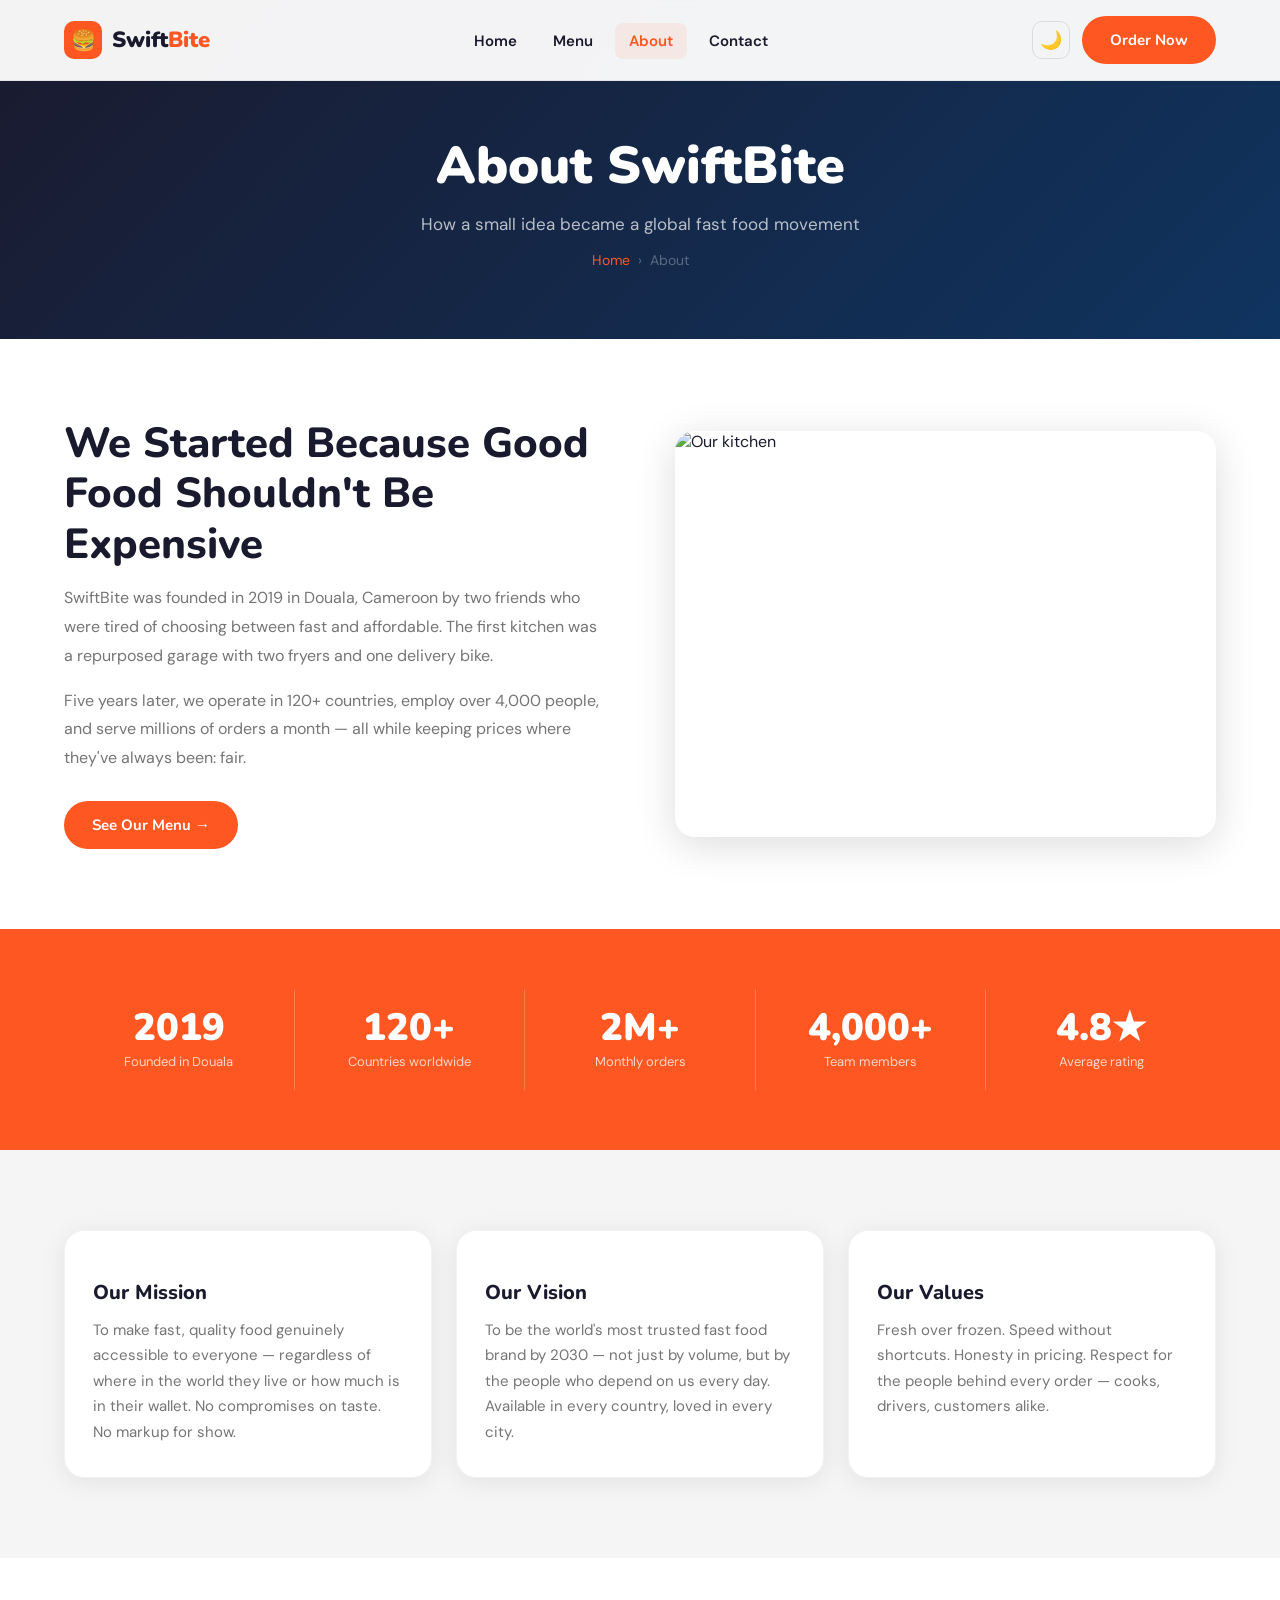
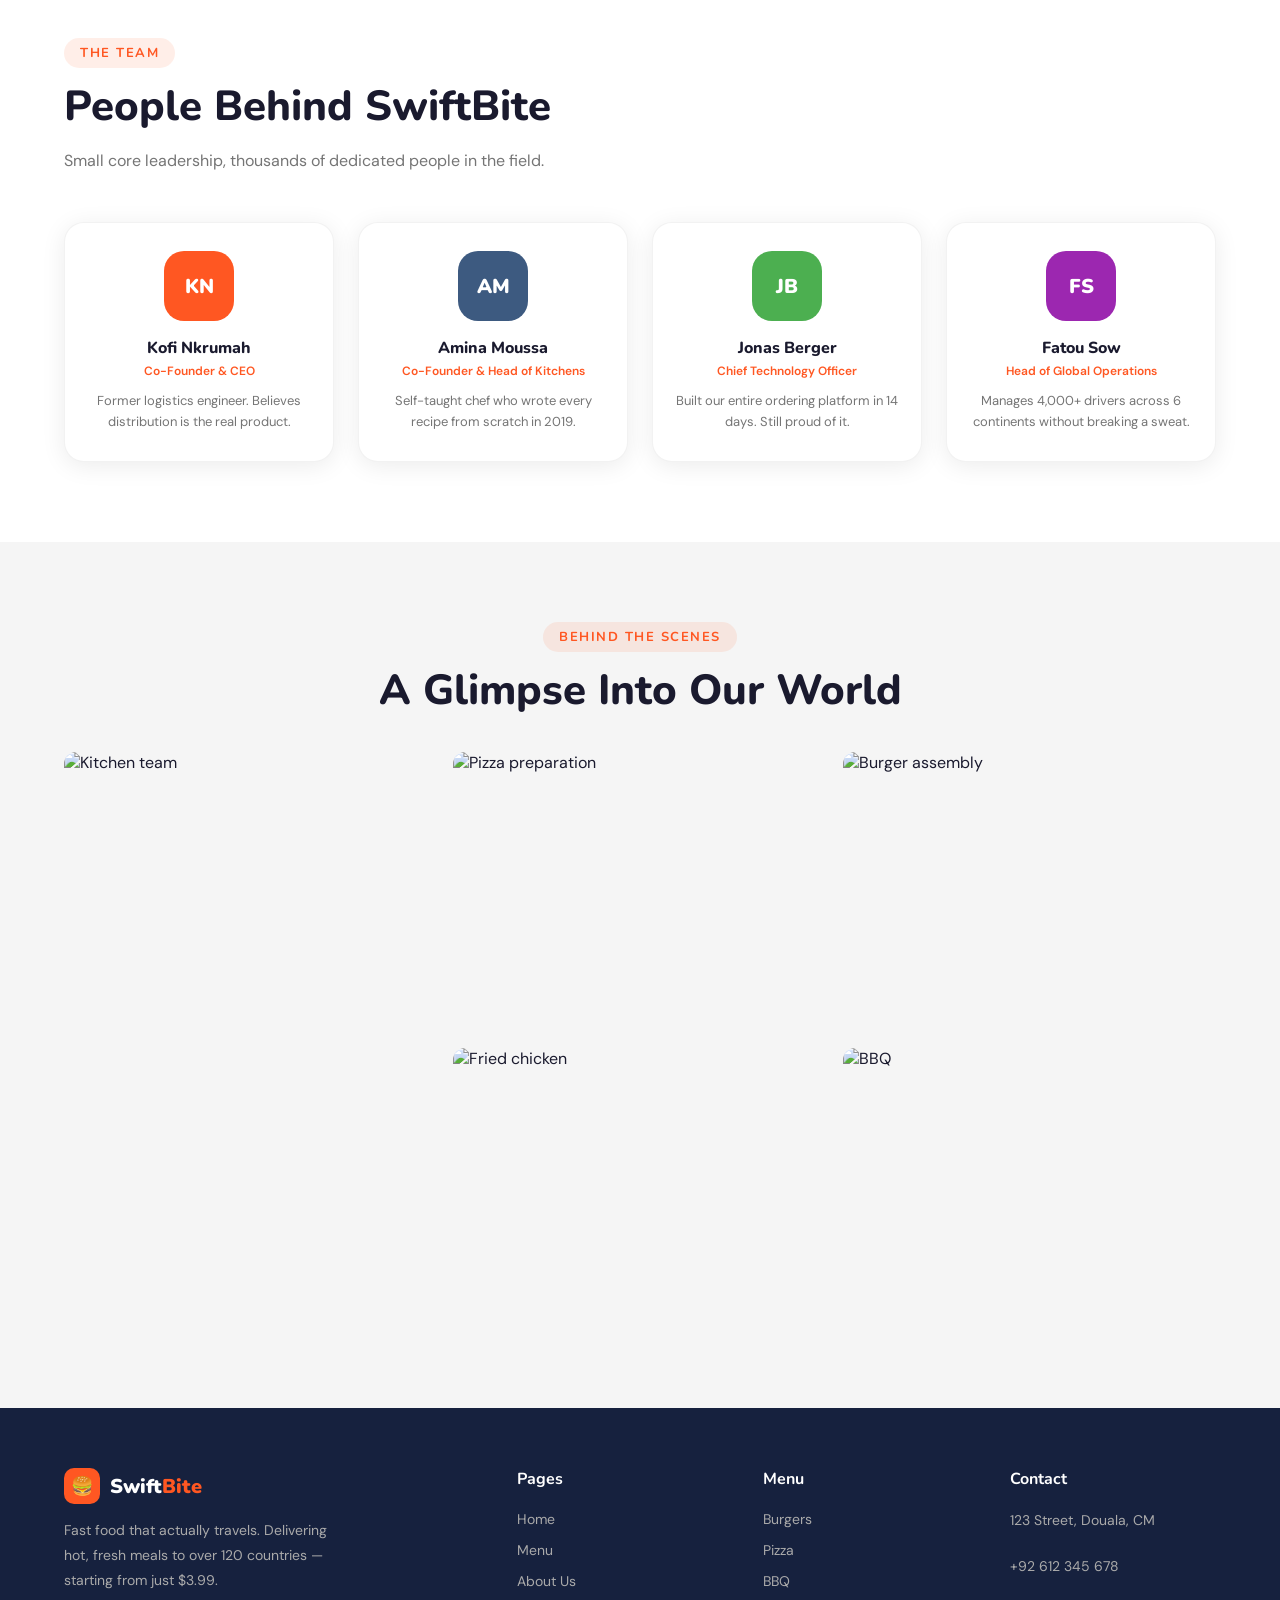
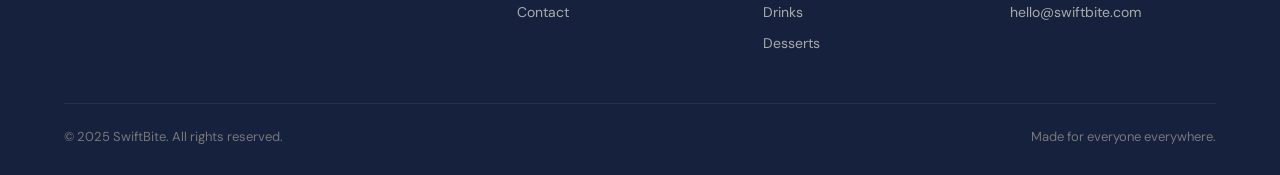
==== about.html @ 77649278 "SwiftBite-Fast Food Delivered Worldwide" ====
<!DOCTYPE html>
<html lang="en">
<head>
  <meta charset="UTF-8" />
  <meta name="viewport" content="width=device-width, initial-scale=1.0" />
  <title>About Us – SwiftBite</title>
  <link rel="stylesheet" href="css/main.css" />
  <link rel="stylesheet" href="css/about.css" />
</head>
<body>

<!-- NAVBAR -->
<nav class="navbar">
  <div class="navbar-inner">
    <a href="index.html" class="nav-logo">
      <div class="logo-icon">🍔</div>
      <span class="logo-text">Swift<span>Bite</span></span>
    </a>
    <ul class="nav-links">
      <li><a href="index.html">Home</a></li>
      <li><a href="menu.html">Menu</a></li>
      <li><a href="about.html" class="active">About</a></li>
      <li><a href="contact.html">Contact</a></li>
    </ul>
    <div class="nav-actions">
      <button class="dark-toggle" title="Toggle dark mode">🌙</button>
      <a href="menu.html" class="btn btn-primary">Order Now</a>
    </div>
    <button class="hamburger" aria-label="Open menu">
      <span></span><span></span><span></span>
    </button>
  </div>
</nav>


<div class="mobile-nav">
  <button class="close-btn">✕</button>
  <a href="index.html">Home</a>
  <a href="menu.html">Menu</a>
  <a href="about.html">About</a>
  <a href="contact.html">Contact</a>
</div>


<div class="page-header">
  <h1>About SwiftBite</h1>
  <p>How a small idea became a global fast food movement</p>
  <div class="breadcrumb">
    <a href="index.html">Home</a>
    <span>›</span>
    <span>About</span>
  </div>
</div>


<section class="section">
  <div class="container">
    <div class="about-intro fade-in">
      <div class="about-intro-text">
        
        <h2 class="section-title">We Started Because Good Food Shouldn't Be Expensive</h2>
        <p>SwiftBite was founded in 2019 in Douala, Cameroon by two friends who were tired of choosing between fast and affordable. The first kitchen was a repurposed garage with two fryers and one delivery bike.</p>
        <p style="margin-top:16px">Five years later, we operate in 120+ countries, employ over 4,000 people, and serve millions of orders a month — all while keeping prices where they've always been: fair.</p>
        <a href="menu.html" class="btn btn-primary" style="margin-top:28px">See Our Menu →</a>
      </div>
      <div class="about-intro-img fade-in" data-delay="150">
        <img src="https://images.unsplash.com/photo-1590846406792-0adc7f938f1d?w=600&q=80" alt="Our kitchen" />
      </div>
    </div>
  </div>
</section>

<!-- STATS -->
<section class="section-stats">
  <div class="container">
    <div class="stats-grid">
      <div class="stat-card fade-in" data-delay="0">
        <strong>2019</strong>
        <span>Founded in Douala</span>
      </div>
      <div class="stat-card fade-in" data-delay="100">
        <strong>120+</strong>
        <span>Countries worldwide</span>
      </div>
      <div class="stat-card fade-in" data-delay="200">
        <strong>2M+</strong>
        <span>Monthly orders</span>
      </div>
      <div class="stat-card fade-in" data-delay="300">
        <strong>4,000+</strong>
        <span>Team members</span>
      </div>
      <div class="stat-card fade-in" data-delay="400">
        <strong>4.8★</strong>
        <span>Average rating</span>
      </div>
    </div>
  </div>
</section>

<!-- MISSION & VISION -->
<section class="section" style="background:var(--gray-light)">
  <div class="container">
    <div class="mv-grid">
      <div class="mv-card fade-in">
        <div class="mv-icon"></div>
        <h3>Our Mission</h3>
        <p>To make fast, quality food genuinely accessible to everyone — regardless of where in the world they live or how much is in their wallet. No compromises on taste. No markup for show.</p>
      </div>
      <div class="mv-card fade-in" data-delay="120">
        <div class="mv-icon"></div>
        <h3>Our Vision</h3>
        <p>To be the world's most trusted fast food brand by 2030 — not just by volume, but by the people who depend on us every day. Available in every country, loved in every city.</p>
      </div>
      <div class="mv-card fade-in" data-delay="240">
        <div class="mv-icon"></div>
        <h3>Our Values</h3>
        <p>Fresh over frozen. Speed without shortcuts. Honesty in pricing. Respect for the people behind every order — cooks, drivers, customers alike.</p>
      </div>
    </div>
  </div>
</section>

<!-- TEAM -->
<section class="section">
  <div class="container">
    <div class="section-head fade-in">
      <div class="section-label">The Team</div>
      <h2 class="section-title">People Behind SwiftBite</h2>
      <p class="section-subtitle">Small core leadership, thousands of dedicated people in the field.</p>
    </div>
    <div class="team-grid">
      <div class="team-card fade-in" data-delay="0">
        <div class="team-avatar" style="background: #FF5722">KN</div>
        <h4>Kofi Nkrumah</h4>
        <span>Co-Founder & CEO</span>
        <p>Former logistics engineer. Believes distribution is the real product.</p>
      </div>
      <div class="team-card fade-in" data-delay="100">
        <div class="team-avatar" style="background: #3d5a80">AM</div>
        <h4>Amina Moussa</h4>
        <span>Co-Founder & Head of Kitchens</span>
        <p>Self-taught chef who wrote every recipe from scratch in 2019.</p>
      </div>
      <div class="team-card fade-in" data-delay="200">
        <div class="team-avatar" style="background: #4caf50">JB</div>
        <h4>Jonas Berger</h4>
        <span>Chief Technology Officer</span>
        <p>Built our entire ordering platform in 14 days. Still proud of it.</p>
      </div>
      <div class="team-card fade-in" data-delay="300">
        <div class="team-avatar" style="background: #9c27b0">FS</div>
        <h4>Fatou Sow</h4>
        <span>Head of Global Operations</span>
        <p>Manages 4,000+ drivers across 6 continents without breaking a sweat.</p>
      </div>
    </div>
  </div>
</section>


<section class="section gallery-section" style="background:var(--gray-light)">
  <div class="container">
    <div class="section-head fade-in" style="text-align:center; margin-bottom:36px">
      <div class="section-label">Behind The Scenes</div>
      <h2 class="section-title">A Glimpse Into Our World</h2>
    </div>
    <div class="gallery-grid fade-in">
      <div class="gallery-item tall">
        <img src="https://images.unsplash.com/photo-1466978913421-dad2ebd01d17?w=600&q=80" alt="Kitchen team" />
      </div>
      <div class="gallery-item">
        <img src="https://images.unsplash.com/photo-1565299624946-b28f40a0ae38?w=400&q=80" alt="Pizza preparation" />
      </div>
      <div class="gallery-item">
        <img src="https://images.unsplash.com/photo-1568901346375-23c9450c58cd?w=400&q=80" alt="Burger assembly" />
      </div>
      <div class="gallery-item">
        <img src="https://images.unsplash.com/photo-1561758033-d89a9ad46330?w=400&q=80" alt="Fried chicken" />
      </div>
      <div class="gallery-item">
        <img src="https://images.unsplash.com/photo-1572802419224-296b0aeee0d9?w=400&q=80" alt="BBQ" />
      </div>
    </div>
  </div>
</section>

<!-- FOOTER -->
<footer>
  <div class="container">
    <div class="footer-grid">
      <div class="footer-brand">
        <div class="footer-logo">
          <div class="logo-icon">🍔</div>
          <span class="logo-text">Swift<span>Bite</span></span>
        </div>
        <p>Fast food that actually travels. Delivering hot, fresh meals to over 120 countries — starting from just $3.99.</p>
       
      </div>
      <div class="footer-col">
        <h4>Pages</h4>
        <ul>
          <li><a href="index.html">Home</a></li>
          <li><a href="menu.html">Menu</a></li>
          <li><a href="about.html">About Us</a></li>
          <li><a href="contact.html">Contact</a></li>
        </ul>
      </div>
      <div class="footer-col">
        <h4>Menu</h4>
        <ul>
          <li><a href="menu.html">Burgers</a></li>
          <li><a href="menu.html">Pizza</a></li>
          <li><a href="menu.html">BBQ</a></li>
          <li><a href="menu.html">Drinks</a></li>
          <li><a href="menu.html">Desserts</a></li>
        </ul>
      </div>
      <div class="footer-col">
        <h4>Contact</h4>
        <p> 123 Street, Douala, CM</p><br/>
        <p>+92 612 345 678</p><br/>
        <p>hello@swiftbite.com</p>
      </div>
    </div>
    <div class="footer-bottom">
      <p>© 2025 SwiftBite. All rights reserved.</p>
      <p>Made  for everyone everywhere.</p>
    </div>
  </div>
</footer>

<button class="back-to-top" id="backToTop" title="Back to top">↑</button>

<script src="js/main.js"></script>
</body>
</html>
---- css/main.css ----
@import url('https://fonts.googleapis.com/css2?family=Nunito:wght@400;600;700;800;900&family=DM+Sans:wght@300;400;500;600&display=swap');

:root {
  --orange: #FF5722;
  --orange-dark: #E64A19;
  --orange-light: #FF7043;
  --yellow: #FFC107;
  --dark: #1A1A2E;
  --dark-2: #16213E;
  --dark-3: #0F3460;
  --white: #FFFFFF;
  --gray-light: #F5F5F5;
  --gray-mid: #9E9E9E;
  --gray-dark: #424242;
  --text-main: #1A1A2E;
  --text-muted: #757575;
  --radius: 12px;
  --radius-lg: 20px;
  --shadow: 0 4px 24px rgba(0,0,0,0.08);
  --shadow-lg: 0 8px 40px rgba(0,0,0,0.14);
  --transition: all 0.3s ease;
}

/* Dark mode */
body.dark-mode {
  --white: #1A1A2E;
  --gray-light: #16213E;
  --gray-dark: #e0e0e0;
  --text-main: #F5F5F5;
  --text-muted: #B0B0B0;
  --dark: #F5F5F5;
  --shadow: 0 4px 24px rgba(0,0,0,0.4);
  --shadow-lg: 0 8px 40px rgba(0,0,0,0.5);
}

body.dark-mode .navbar {
  background: #0d0d1a;
  border-bottom: 1px solid rgba(255,255,255,0.08);
}

body.dark-mode .food-card,
body.dark-mode .testimonial-card,
body.dark-mode .feature-card,
body.dark-mode .stat-card,
body.dark-mode .team-card,
body.dark-mode .contact-info-box,
body.dark-mode .contact-form-box {
  background: #16213E;
  border-color: rgba(255,255,255,0.07);
}

body.dark-mode .menu-search input,
body.dark-mode .form-group input,
body.dark-mode .form-group textarea,
body.dark-mode .form-group select {
  background: #0d0d1a;
  border-color: rgba(255,255,255,0.12);
  color: #F5F5F5;
}

body.dark-mode .section-why {
  background: #16213E;
}

body.dark-mode footer {
  background: #0d0d1a;
}

* {
  margin: 0;
  padding: 0;
  box-sizing: border-box;
}

html {
  scroll-behavior: smooth;
}

body {
  font-family: 'DM Sans', sans-serif;
  background: var(--white);
  color: var(--text-main);
  transition: background 0.3s, color 0.3s;
  overflow-x: hidden;
}

h1, h2, h3, h4 {
  font-family: 'Nunito', sans-serif;
}

a {
  text-decoration: none;
  color: inherit;
}

img {
  max-width: 100%;
  display: block;
}

.container {
  max-width: 1200px;
  margin: 0 auto;
  padding: 0 24px;
}

.section {
  padding: 80px 0;
}

.section-label {
  display: inline-block;
  background: rgba(255, 87, 34, 0.1);
  color: var(--orange);
  font-family: 'Nunito', sans-serif;
  font-weight: 700;
  font-size: 13px;
  letter-spacing: 1.5px;
  text-transform: uppercase;
  padding: 6px 16px;
  border-radius: 100px;
  margin-bottom: 14px;
}

.section-title {
  font-size: clamp(28px, 4vw, 42px);
  font-weight: 800;
  line-height: 1.2;
  color: var(--text-main);
  margin-bottom: 14px;
}

.section-subtitle {
  font-size: 16px;
  color: var(--text-muted);
  max-width: 540px;
  line-height: 1.7;
}

.btn {
  display: inline-flex;
  align-items: center;
  gap: 8px;
  padding: 14px 28px;
  border-radius: 100px;
  font-family: 'Nunito', sans-serif;
  font-weight: 700;
  font-size: 15px;
  cursor: pointer;
  transition: var(--transition);
  border: none;
  outline: none;
}

.btn-primary {
  background: var(--orange);
  color: #fff;
}

.btn-primary:hover {
  background: var(--orange-dark);
  transform: translateY(-2px);
  box-shadow: 0 8px 24px rgba(255, 87, 34, 0.35);
}

.btn-outline {
  background: transparent;
  color: var(--orange);
  border: 2px solid var(--orange);
}

.btn-outline:hover {
  background: var(--orange);
  color: #fff;
  transform: translateY(-2px);
}

/* ========================
   NAVBAR
======================== */
.navbar {
  position: fixed;
  top: 0;
  left: 0;
  right: 0;
  z-index: 1000;
  background: rgba(255,255,255,0.95);
  backdrop-filter: blur(12px);
  -webkit-backdrop-filter: blur(12px);
  border-bottom: 1px solid rgba(0,0,0,0.06);
  transition: var(--transition);
}

.navbar-inner {
  display: flex;
  align-items: center;
  justify-content: space-between;
  padding: 16px 24px;
  max-width: 1200px;
  margin: 0 auto;
}

.nav-logo {
  display: flex;
  align-items: center;
  gap: 10px;
}

.nav-logo .logo-icon {
  width: 38px;
  height: 38px;
  background: var(--orange);
  border-radius: 10px;
  display: flex;
  align-items: center;
  justify-content: center;
  font-size: 20px;
}

.nav-logo .logo-text {
  font-family: 'Nunito', sans-serif;
  font-weight: 900;
  font-size: 22px;
  color: var(--text-main);
}

.nav-logo .logo-text span {
  color: var(--orange);
}

.nav-links {
  display: flex;
  align-items: center;
  gap: 8px;
  list-style: none;
}

.nav-links a {
  font-weight: 600;
  font-size: 15px;
  color: var(--text-main);
  padding: 8px 14px;
  border-radius: 8px;
  transition: var(--transition);
}

.nav-links a:hover,
.nav-links a.active {
  color: var(--orange);
  background: rgba(255, 87, 34, 0.08);
}

.nav-actions {
  display: flex;
  align-items: center;
  gap: 12px;
}

.dark-toggle {
  width: 38px;
  height: 38px;
  border-radius: 10px;
  border: 1.5px solid rgba(0,0,0,0.1);
  background: transparent;
  cursor: pointer;
  display: flex;
  align-items: center;
  justify-content: center;
  font-size: 18px;
  transition: var(--transition);
  color: var(--text-main);
}

.dark-mode .dark-toggle {
  border-color: rgba(255,255,255,0.15);
}

.dark-toggle:hover {
  background: rgba(255, 87, 34, 0.1);
  border-color: var(--orange);
}

.hamburger {
  display: none;
  flex-direction: column;
  gap: 5px;
  cursor: pointer;
  padding: 4px;
  background: none;
  border: none;
}

.hamburger span {
  display: block;
  width: 24px;
  height: 2px;
  background: var(--text-main);
  border-radius: 2px;
  transition: var(--transition);
}

/* ========================
   FOOTER
======================== */
footer {
  background: var(--dark-2);
  color: #ccc;
  padding: 60px 0 30px;
}

.footer-grid {
  display: grid;
  grid-template-columns: 2fr 1fr 1fr 1fr;
  gap: 40px;
  margin-bottom: 50px;
}

.footer-brand p {
  font-size: 14px;
  line-height: 1.8;
  margin-top: 14px;
  color: #aaa;
  max-width: 280px;
}

.footer-logo {
  display: flex;
  align-items: center;
  gap: 10px;
}

.footer-logo .logo-icon {
  width: 36px;
  height: 36px;
  background: var(--orange);
  border-radius: 10px;
  display: flex;
  align-items: center;
  justify-content: center;
  font-size: 18px;
}

.footer-logo .logo-text {
  font-family: 'Nunito', sans-serif;
  font-weight: 900;
  font-size: 20px;
  color: #fff;
}

.footer-logo .logo-text span {
  color: var(--orange);
}

.footer-col h4 {
  font-family: 'Nunito', sans-serif;
  font-weight: 700;
  font-size: 16px;
  color: #fff;
  margin-bottom: 18px;
}

.footer-col ul {
  list-style: none;
  display: flex;
  flex-direction: column;
  gap: 10px;
}

.footer-col ul li a {
  font-size: 14px;
  color: #aaa;
  transition: var(--transition);
}

.footer-col ul li a:hover {
  color: var(--orange);
  padding-left: 4px;
}

.footer-col p {
  font-size: 14px;
  color: #aaa;
  line-height: 1.8;
}

.social-links {
  display: flex;
  gap: 12px;
  margin-top: 20px;
}

.social-links a {
  width: 38px;
  height: 38px;
  border-radius: 10px;
  background: rgba(255,255,255,0.07);
  display: flex;
  align-items: center;
  justify-content: center;
  font-size: 16px;
  color: #ccc;
  transition: var(--transition);
}

.social-links a:hover {
  background: var(--orange);
  color: #fff;
  transform: translateY(-2px);
}

.footer-bottom {
  border-top: 1px solid rgba(255,255,255,0.07);
  padding-top: 24px;
  display: flex;
  align-items: center;
  justify-content: space-between;
  flex-wrap: wrap;
  gap: 12px;
}

.footer-bottom p {
  font-size: 13px;
  color: #777;
}

/* ========================
   BACK TO TOP
======================== */
.back-to-top {
  position: fixed;
  bottom: 32px;
  right: 32px;
  width: 46px;
  height: 46px;
  background: var(--orange);
  color: #fff;
  border: none;
  border-radius: 12px;
  font-size: 20px;
  cursor: pointer;
  display: flex;
  align-items: center;
  justify-content: center;
  opacity: 0;
  pointer-events: none;
  transition: var(--transition);
  box-shadow: 0 4px 16px rgba(255, 87, 34, 0.4);
  z-index: 999;
}

.back-to-top.visible {
  opacity: 1;
  pointer-events: all;
}

.back-to-top:hover {
  transform: translateY(-3px);
  box-shadow: 0 8px 24px rgba(255, 87, 34, 0.5);
}

/* ========================
   PAGE HEADER (inner pages)
======================== */
.page-header {
  background: linear-gradient(135deg, var(--dark) 0%, var(--dark-3) 100%);
  padding: 130px 0 70px;
  text-align: center;
  color: #fff;
}

.page-header h1 {
  font-size: clamp(32px, 5vw, 52px);
  font-weight: 900;
  margin-bottom: 12px;
}

.page-header p {
  font-size: 17px;
  color: rgba(255,255,255,0.7);
}

.breadcrumb {
  display: flex;
  align-items: center;
  justify-content: center;
  gap: 8px;
  margin-top: 16px;
  font-size: 14px;
  color: rgba(255,255,255,0.5);
}

.breadcrumb a {
  color: var(--orange);
}

.breadcrumb span {
  color: rgba(255,255,255,0.3);
}

/* ========================
   FADE IN ANIMATION
======================== */
.fade-in {
  opacity: 0;
  transform: translateY(30px);
  transition: opacity 0.6s ease, transform 0.6s ease;
}

.fade-in.visible {
  opacity: 1;
  transform: translateY(0);
}

/* ========================
   MOBILE NAV OVERLAY
======================== */
.mobile-nav {
  display: none;
  position: fixed;
  inset: 0;
  background: rgba(26,26,46,0.97);
  z-index: 999;
  flex-direction: column;
  align-items: center;
  justify-content: center;
  gap: 12px;
}

.mobile-nav.open {
  display: flex;
}

.mobile-nav a {
  font-family: 'Nunito', sans-serif;
  font-weight: 700;
  font-size: 26px;
  color: #fff;
  padding: 10px 24px;
  border-radius: 12px;
  transition: var(--transition);
}

.mobile-nav a:hover {
  color: var(--orange);
}

.mobile-nav .close-btn {
  position: absolute;
  top: 24px;
  right: 24px;
  font-size: 28px;
  color: #fff;
  background: none;
  border: none;
  cursor: pointer;
}

/* ========================
   RESPONSIVE
======================== */
@media (max-width: 768px) {
  .nav-links,
  .nav-actions .btn {
    display: none;
  }

  .hamburger {
    display: flex;
  }

  .footer-grid {
    grid-template-columns: 1fr 1fr;
    gap: 32px;
  }

  .section {
    padding: 60px 0;
  }

  .back-to-top {
    bottom: 20px;
    right: 20px;
  }
}

@media (max-width: 480px) {
  .footer-grid {
    grid-template-columns: 1fr;
  }

  .footer-bottom {
    flex-direction: column;
    text-align: center;
  }
}
---- css/about.css ----
.about-intro {
  display: grid;
  grid-template-columns: 1fr 1fr;
  gap: 70px;
  align-items: center;
}

.about-intro-text p {
  font-size: 16px;
  color: var(--text-muted);
  line-height: 1.8;
}

.about-intro-img {
  border-radius: var(--radius-lg);
  overflow: hidden;
  box-shadow: var(--shadow-lg);
  aspect-ratio: 4/3;
}

.about-intro-img img {
  width: 100%;
  height: 100%;
  object-fit: cover;
  transition: transform 0.5s ease;
}

.about-intro-img:hover img {
  transform: scale(1.04);
}

/* STATS */
.section-stats {
  background: var(--orange);
  padding: 60px 0;
}

.stats-grid {
  display: flex;
  gap: 0;
  justify-content: center;
  flex-wrap: wrap;
}

.stat-card {
  text-align: center;
  padding: 20px 48px;
  border-right: 1px solid rgba(255,255,255,0.2);
  flex: 1;
  min-width: 160px;
}

.stat-card:last-child {
  border-right: none;
}

.stat-card strong {
  display: block;
  font-family: 'Nunito', sans-serif;
  font-size: 38px;
  font-weight: 900;
  color: #fff;
  line-height: 1;
}

.stat-card span {
  font-size: 13px;
  color: rgba(255,255,255,0.75);
  margin-top: 6px;
  display: block;
}

/* MISSION & VISION */
.mv-grid {
  display: grid;
  grid-template-columns: repeat(3, 1fr);
  gap: 24px;
}

.mv-card {
  background: var(--white);
  border-radius: var(--radius-lg);
  padding: 32px 28px;
  border: 1.5px solid rgba(0,0,0,0.05);
  box-shadow: var(--shadow);
  transition: all 0.3s ease;
}

.mv-card:hover {
  border-color: var(--orange);
  transform: translateY(-4px);
  box-shadow: 0 8px 28px rgba(255,87,34,0.1);
}

.mv-icon {
  font-size: 36px;
  margin-bottom: 16px;
}

.mv-card h3 {
  font-size: 20px;
  font-weight: 800;
  color: var(--text-main);
  margin-bottom: 12px;
}

.mv-card p {
  font-size: 15px;
  color: var(--text-muted);
  line-height: 1.7;
}

/* TEAM */
.section-head {
  margin-bottom: 48px;
}

.team-grid {
  display: grid;
  grid-template-columns: repeat(4, 1fr);
  gap: 24px;
}

.team-card {
  background: var(--white);
  border-radius: var(--radius-lg);
  padding: 28px 20px;
  text-align: center;
  border: 1.5px solid rgba(0,0,0,0.05);
  box-shadow: var(--shadow);
  transition: all 0.3s ease;
}

.team-card:hover {
  transform: translateY(-5px);
  box-shadow: var(--shadow-lg);
}

.team-avatar {
  width: 70px;
  height: 70px;
  border-radius: 20px;
  display: flex;
  align-items: center;
  justify-content: center;
  font-family: 'Nunito', sans-serif;
  font-size: 20px;
  font-weight: 900;
  color: #fff;
  margin: 0 auto 16px;
}

.team-card h4 {
  font-size: 16px;
  font-weight: 800;
  color: var(--text-main);
  margin-bottom: 4px;
}

.team-card span {
  font-size: 12px;
  color: var(--orange);
  font-weight: 600;
  display: block;
  margin-bottom: 12px;
}

.team-card p {
  font-size: 13px;
  color: var(--text-muted);
  line-height: 1.6;
}

/* GALLERY */
.gallery-grid {
  display: grid;
  grid-template-columns: repeat(3, 1fr);
  grid-template-rows: auto auto;
  gap: 16px;
}

.gallery-item {
  border-radius: var(--radius);
  overflow: hidden;
  aspect-ratio: 4/3;
}

.gallery-item.tall {
  grid-row: span 2;
  aspect-ratio: auto;
}

.gallery-item img {
  width: 100%;
  height: 100%;
  object-fit: cover;
  transition: transform 0.4s ease;
}

.gallery-item:hover img {
  transform: scale(1.06);
}

/* RESPONSIVE */
@media (max-width: 900px) {
  .about-intro {
    grid-template-columns: 1fr;
    gap: 36px;
  }

  .mv-grid {
    grid-template-columns: 1fr;
  }

  .team-grid {
    grid-template-columns: repeat(2, 1fr);
  }

  .stats-grid {
    flex-wrap: wrap;
  }

  .stat-card {
    border-right: none;
    border-bottom: 1px solid rgba(255,255,255,0.2);
    min-width: 45%;
  }
}

@media (max-width: 600px) {
  .team-grid {
    grid-template-columns: 1fr;
  }

  .gallery-grid {
    grid-template-columns: 1fr 1fr;
  }

  .gallery-item.tall {
    grid-column: span 2;
    aspect-ratio: 16/9;
  }

  .stat-card {
    min-width: 100%;
  }
}
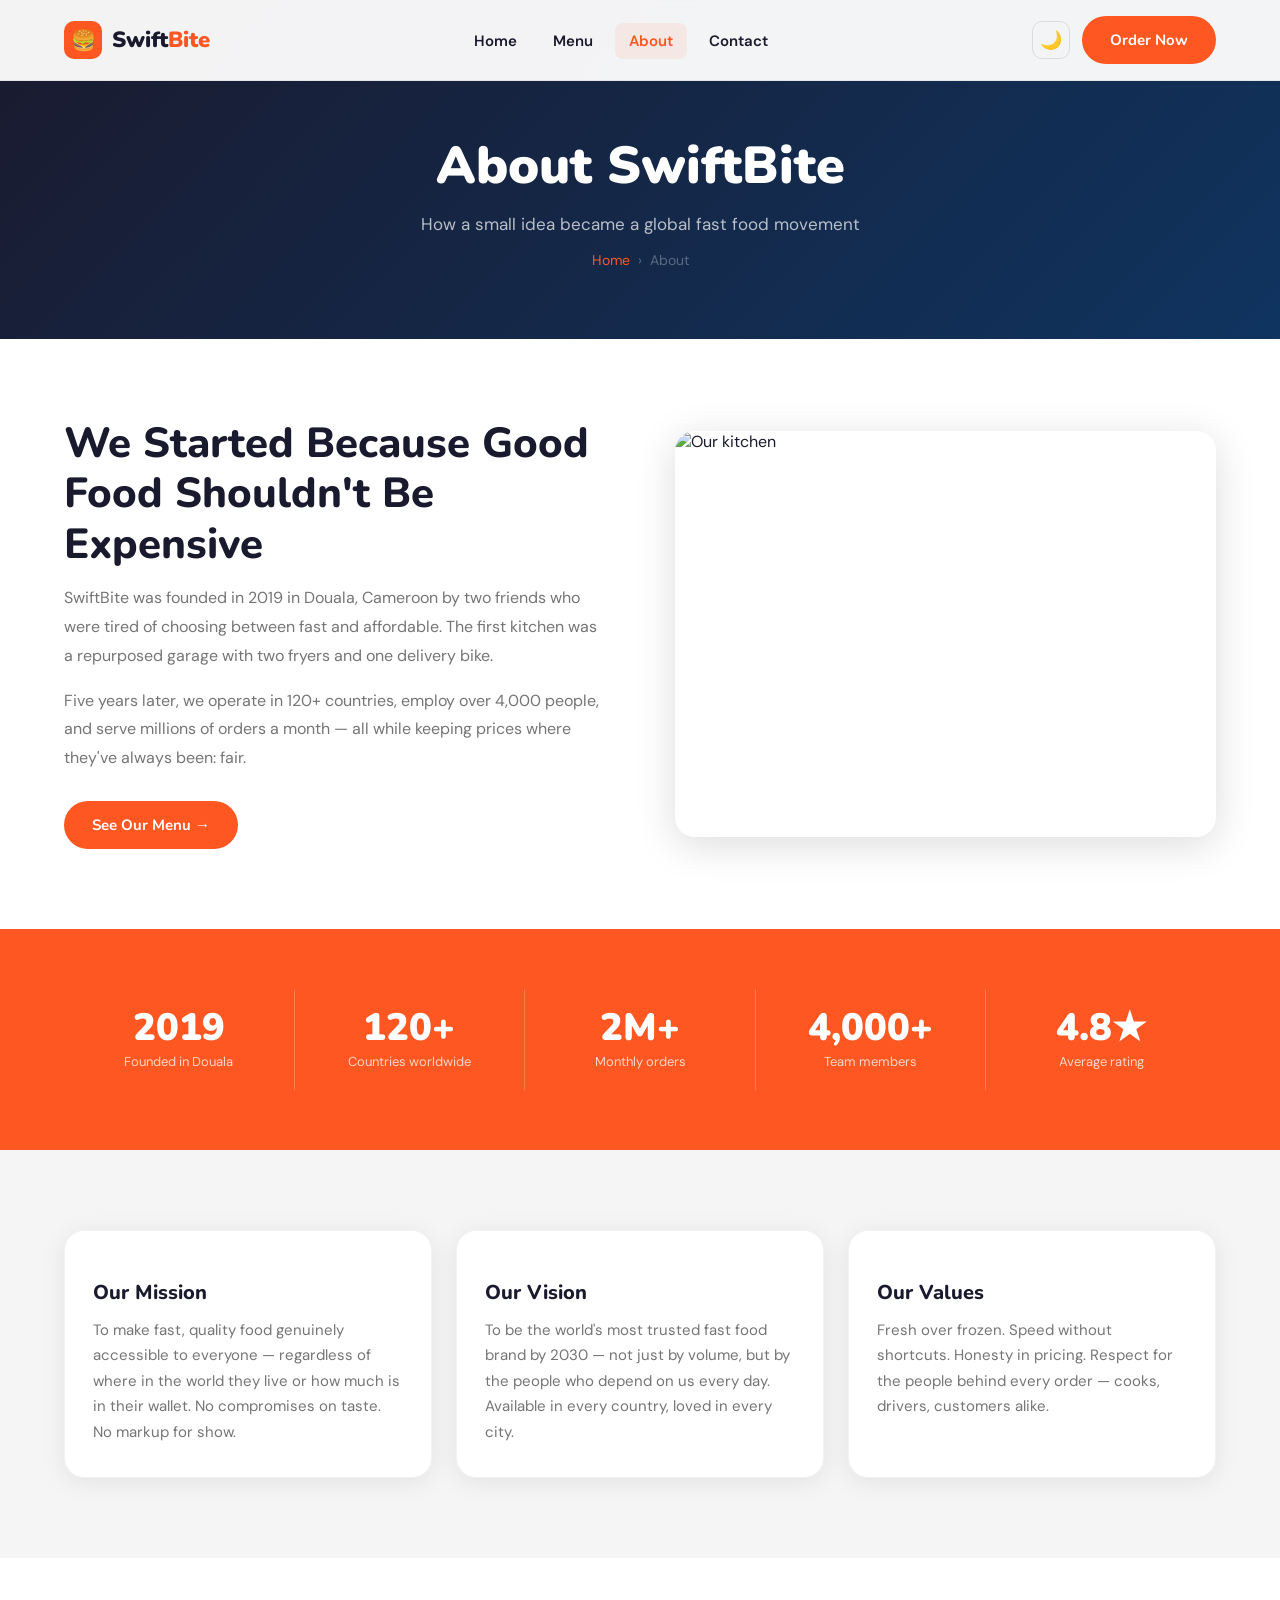
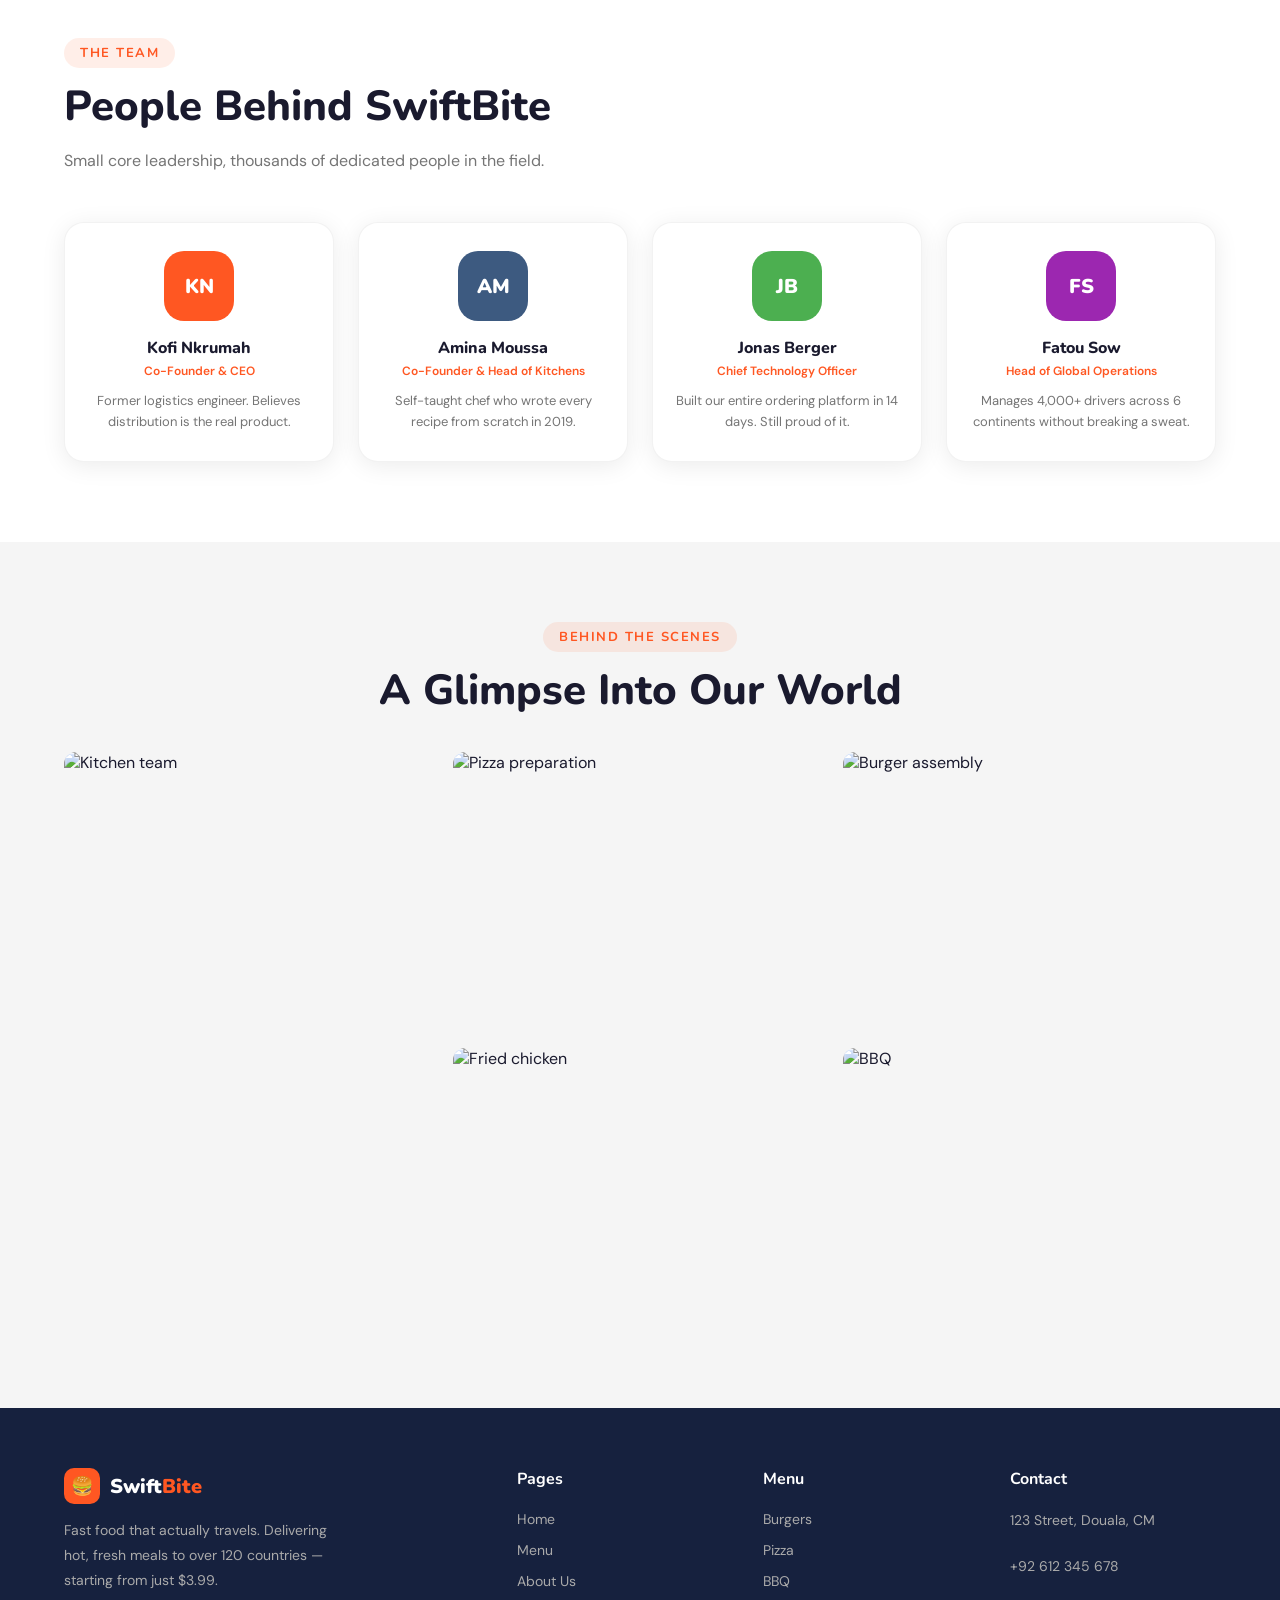
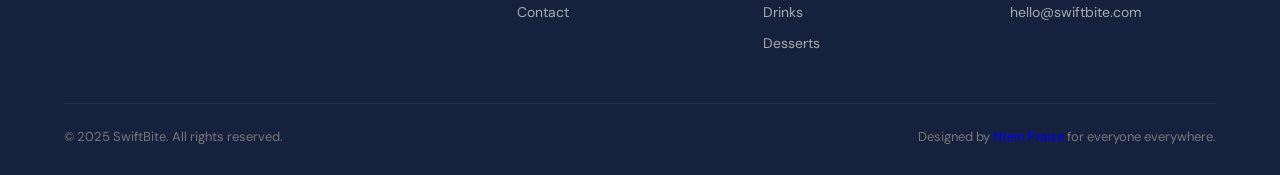
==== commit 31b1eb6a: "about page update(footer)" ====
--- a/about.html
+++ b/about.html
@@ -225,7 +225,7 @@
     </div>
     <div class="footer-bottom">
       <p>© 2025 SwiftBite. All rights reserved.</p>
-      <p>Made  for everyone everywhere.</p>
+      <p>Designed by <a style="color: blue;" href="https://www.nteinpraises.vercel.app" target="_blank">Ntein Praise</a> for everyone everywhere.</p>
     </div>
   </div>
 </footer>
